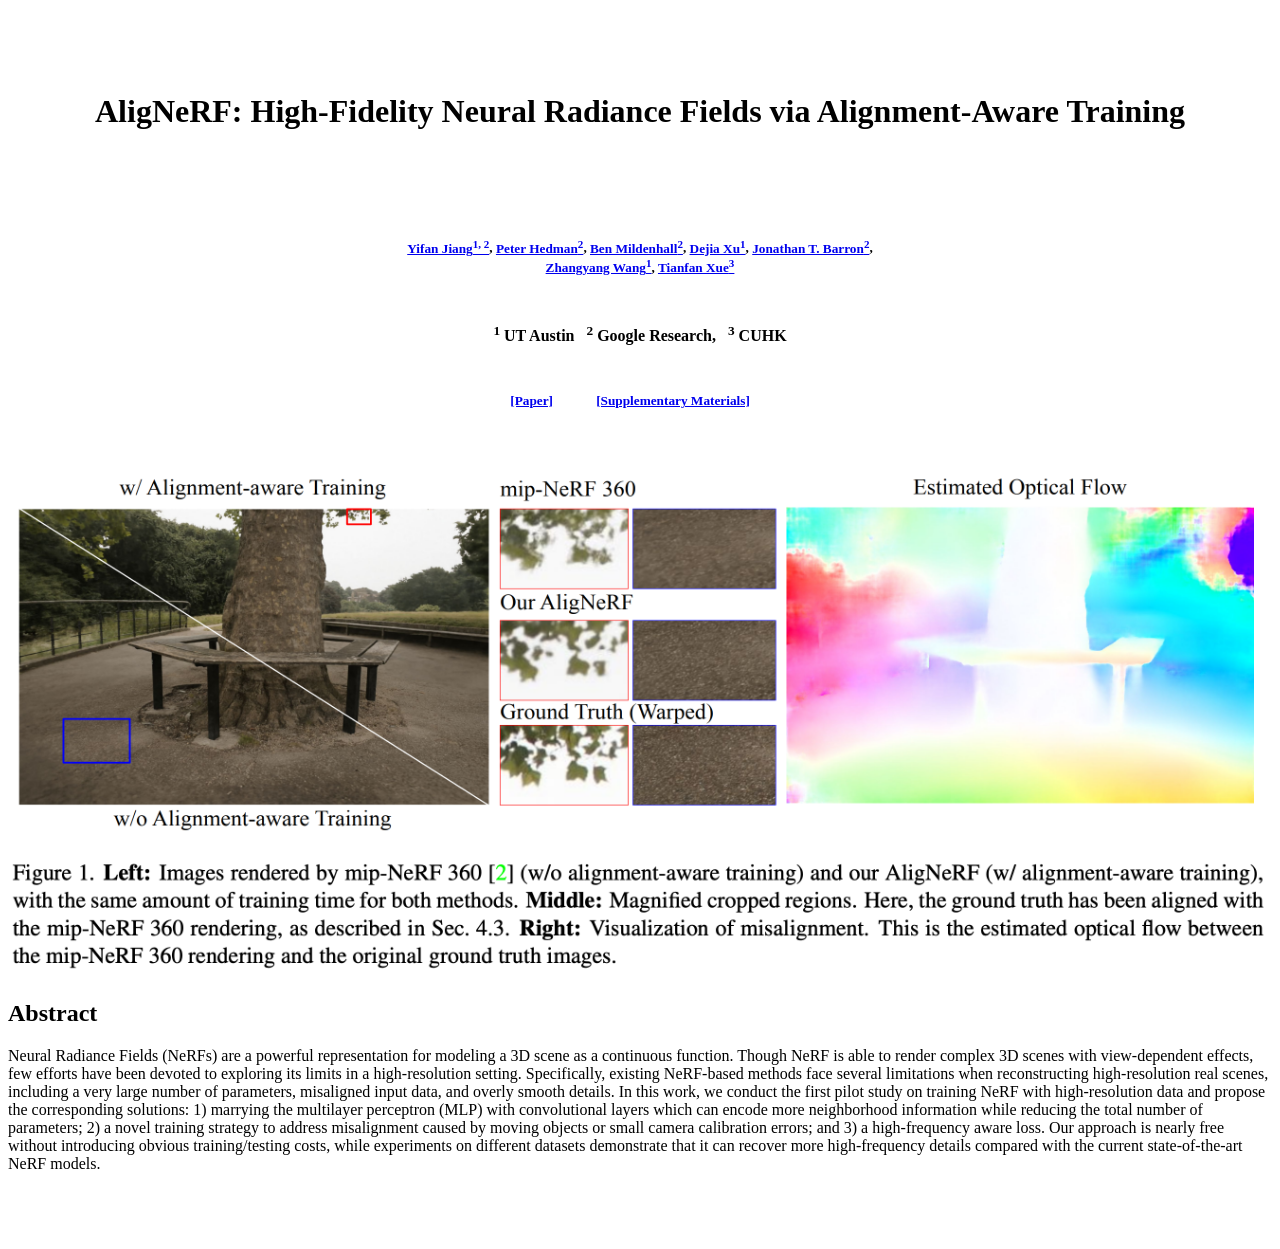
==== alignerf.html @ b3291365 "update" ====
<!DOCTYPE html PUBLIC "-//W3C//DTD XHTML 1.0 Transitional//EN" "http://www.w3.org/TR/xhtml1/DTD/xhtml1-transitional.dtd">
<head>
  <meta http-equiv="Content-Type" content="text/html; charset=UTF-8">

  <title>Malleable Convolution</title>
  <link rel="stylesheet" href="./bootstrap.min.css">
  <link rel="stylesheet" href="./temp.css">
  <link rel="stylesheet" href="./MalleConv_style.css">
  <link href="https://www.google.com/favicon.ico" rel="icon">
</head>

<body data-gr-c-s-loaded="true" data-new-gr-c-s-check-loaded="14.1043.0" data-gr-ext-installed="">

<div class="container">
  <table border="0" align="center">
    <tbody><tr>
      <td width="1500" height="200" align="center" valign="middle">
      <span class="title"><h1>AligNeRF: High-Fidelity Neural Radiance Fields via Alignment-Aware Training</h1></td>
    </tr>
    <tr>
        <td colspan="3" align="center"><h5>
            <a href="https://yifanjiang.net/" target="_blank">Yifan Jiang<sup>1, 2</sup></a>, 
            <a href="https://bartwronski.com/" target="_blank">Peter Hedman<sup>2</sup></a>, 
            <a href="https://bmild.github.io/" target="_blank">Ben Mildenhall<sup>2</sup></a>, 
            <a href="https://ir1d.github.io/" target="_blank">Dejia Xu<sup>1</sup></a>, 
            <a href="https://jonbarron.info/" target="_blank">Jonathan T. Barron<sup>2</sup></a>, 
            <br>
            <a href="https://spark.adobe.com/page/CAdrFMJ9QeI2y/" target="_blank">Zhangyang Wang<sup>1</sup></a>,
            <a href="https://people.csail.mit.edu/tfxue/" target="_blank">Tianfan Xue<sup>3</sup></a>
        </h5></td>
    </tr>
    <tr>
        <td colspan="3" align="center"><h4> <sup>1</sup> UT Austin &nbsp; <sup>2</sup> Google Research, &nbsp;   <sup>3</sup> CUHK </h4> </td>
    </tr>
    <tr>
        <td colspan="3" align="center"><h5> <a href="https://arxiv.org/abs/2211.09682" target="_blank">[Paper]</a> &nbsp;&nbsp;&nbsp;&nbsp;&nbsp;  &nbsp;&nbsp;&nbsp;&nbsp;&nbsp; <a href="https://arxiv.org/abs/2211.09682" target="_blank">[Supplementary Materials]</a> &nbsp;&nbsp;&nbsp;&nbsp;&nbsp; </h5></td>
    </tr>
  </tbody></table>
  <br>
  <p><img src="./assets/alignerf.png" style="margin:auto;max-width:100%" align="middle"></p>
  <div class="text" style="text-align: left;">
      <h2>Abstract</h2>
      <p>Neural Radiance Fields (NeRFs) are a powerful representation for modeling a 3D scene as a continuous function. Though NeRF is able to render complex 3D scenes with view-dependent effects, few efforts have been devoted to exploring its limits in a high-resolution setting. Specifically, existing NeRF-based methods face several limitations when reconstructing high-resolution real scenes, including a very large number of parameters, misaligned input data, and overly smooth details. In this work, we conduct the first pilot study on training NeRF with high-resolution data and propose the corresponding solutions: 1) marrying the multilayer perceptron (MLP) with convolutional layers which can encode more neighborhood information while reducing the total number of parameters; 2) a novel training strategy to address misalignment caused by moving objects or small camera calibration errors; and 3) a high-frequency aware loss. Our approach is nearly free without introducing obvious training/testing costs, while experiments on different datasets demonstrate that it can recover more high-frequency details compared with the current state-of-the-art NeRF models.</p>
  </div>
</div>

<br>

<!-- <div class="container">
  <h2>Main Idea</h2>
    <div class="overview">
    <p>
      Our main goal is to automatically decide which feature maps to compute for each input video in order to classify it correctly with the minimum computation. The intuition behind our proposed method is that there are many similar feature maps along the temporal and channel dimensions. For each video instance, we estimate the ratio of feature maps that need to be fully computed along the temporal dimension and channel dimension. Then, for the other feature maps, <strong>reconstruct them from those pre-computed feature maps using cheap linear operations</strong>.
    </p>

    </div>
</div> -->

<!-- <br> -->
<!-- 
<div class="container">
    <h2>Method</h2>
      <img class="img_responsive" src="./MalleConv/arch_iared.png" alt="Teaser" style="margin:auto;max-width:80%;align=center">
      <div class="pipelines" style="text-align: left;">
        <p>
          Illustration of our IA-RED<sup>2</sup> framework. We divide the transformer into D groups. Each group contains a multi-head interpreter and L combinations of the MSA and FFN. Before input to the MSA and FFN, the patch tokens will be evaluated by the multi-head interpreter to drop some uninformative patches. The multi-head interpreters are optimized by reward considering both the efficiency and accuracy.
        </p>
      </div>
</div>
<br>
<div class="container">
  <h2>Qualitative Results of Interpretability-Aware Heatmaps</h2>
    <img class="img_responsive" src="./MalleConv/qual_heatmap.png" alt="Teaser" style="margin:auto;max-width:100%">
    <div class="pipelines" style="text-align: left;">
      <p>
        Qualitative result of the heatmaps which hightlight the informative region of the input images of <strong>MemNet</strong>, <strong>raw attention</strong> at the second block, and <strong>our method</strong> with DeiT-S model. We find that our method can obviously better interpret the part-level stuff of the objects of interest.
      </p>
    </div>
</div>
<br>
<div class="container">
  <h2>Qualitative Results of Redundancy Reduction</h2>
    <img class="img_responsive" src="./MalleConv/iared_red.png" alt="Teaser" style="margin:auto;max-width:100%">
    <div class="pipelines" style="text-align: left;">
      <p>
        We visualize the hierarchical redundancy reduction process of our method with the DeiT-S model. The number on the upper-left corner of each image indicates the ratio of the remaining patches. From left to right, we can see that the network drops the redundant patches and focuses more on the high-level features of the objects.
      </p>
    </div>
</div>




<br>

<div class="container">
  <h2>Reference</h2>
    <div class="overview">
    <p>
B. Pan and Y. Jiang and R. Panda and Z. Wang and R. Feris and A. Oliva. <strong>IA-RED<sup>2</sup>: Interpretability-Aware Redundancy Reduction for Vision Transformer.</strong> arXiv 2021 <a href="http://people.csail.mit.edu/bpan/ia-red/ia-red_files/ia_bib.txt">[Bibtex]</a>
<br>


</p></div></div><br>

<div class="container">
  <h2>Acknowledgements</h2>
    <div class="overview">
    <p>
      We thank IBM for the donation to MIT of the Satori GPU cluster. This work is supported by the MIT-IBM Watson AI Lab and its member companies, Nexplore and Woodside.
<br> -->


</p></div></div><br>

</body><grammarly-desktop-integration data-grammarly-shadow-root="true"></grammarly-desktop-integration></html>
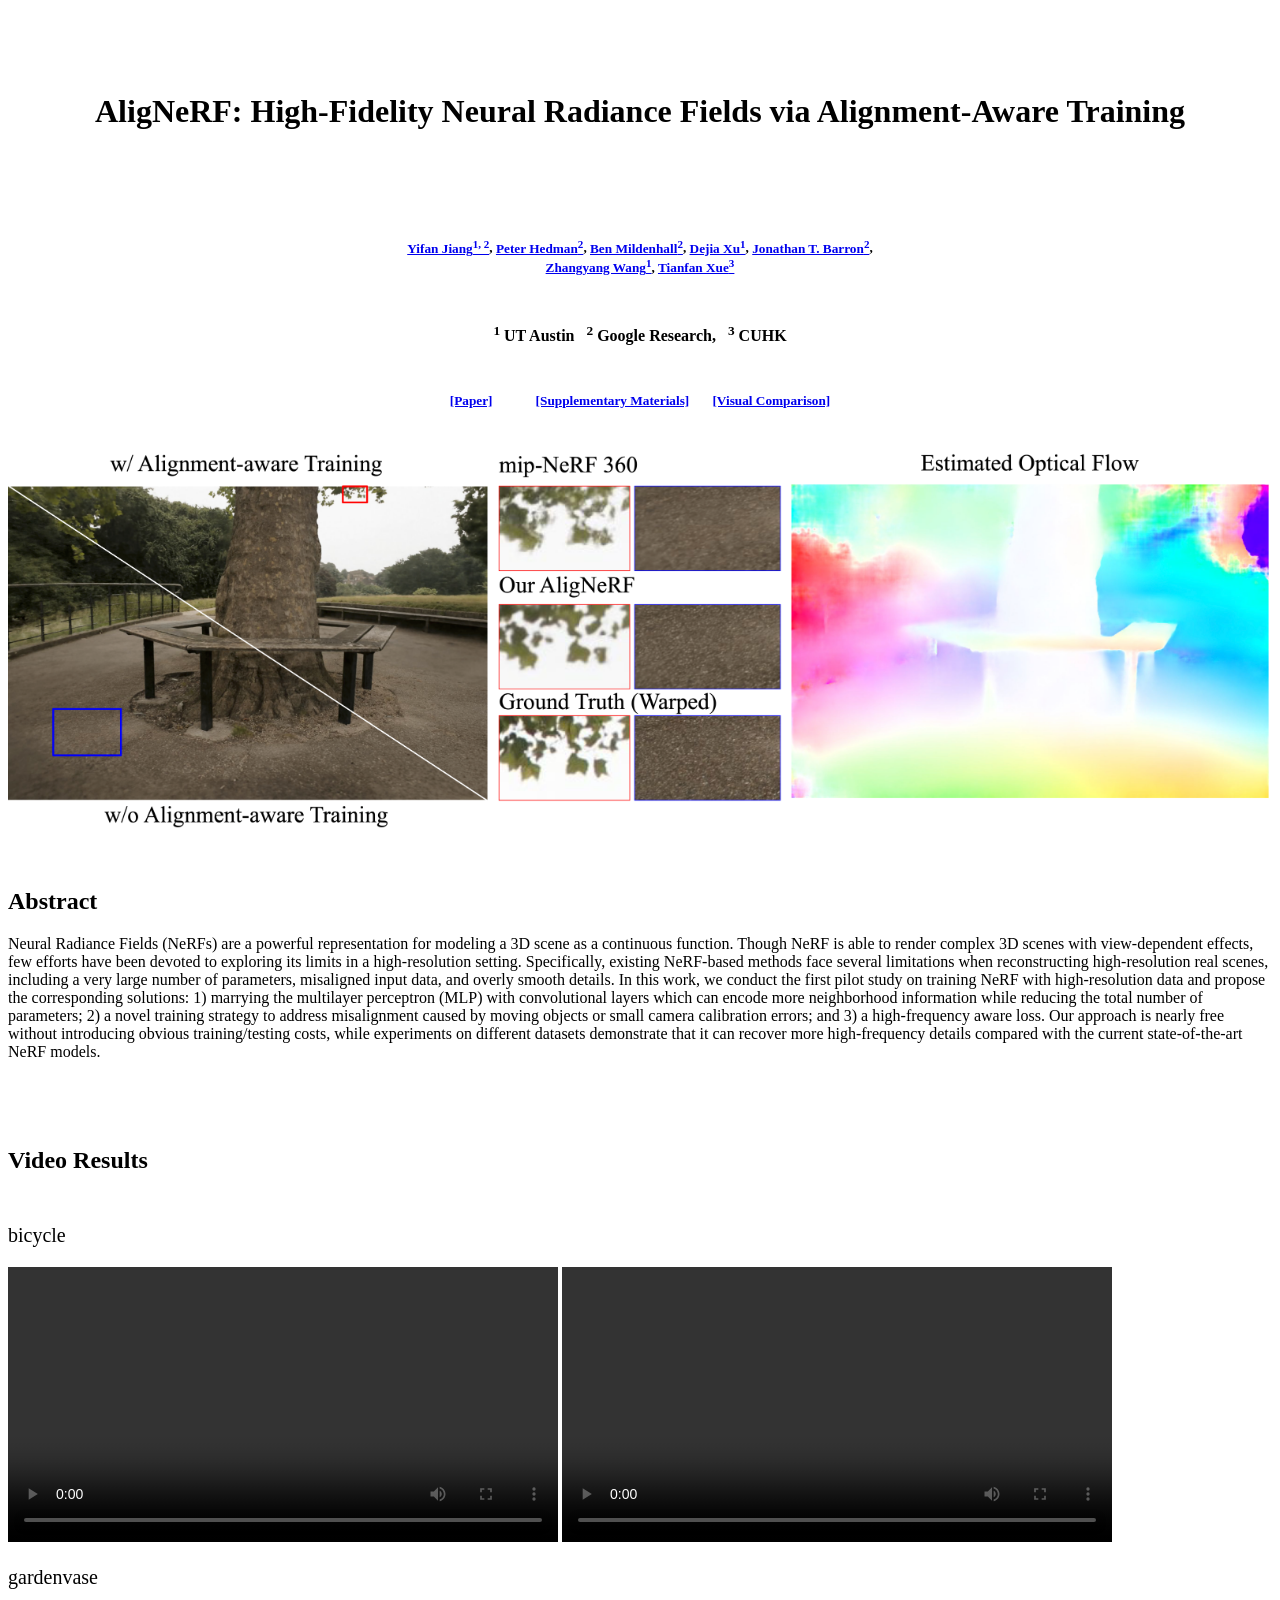
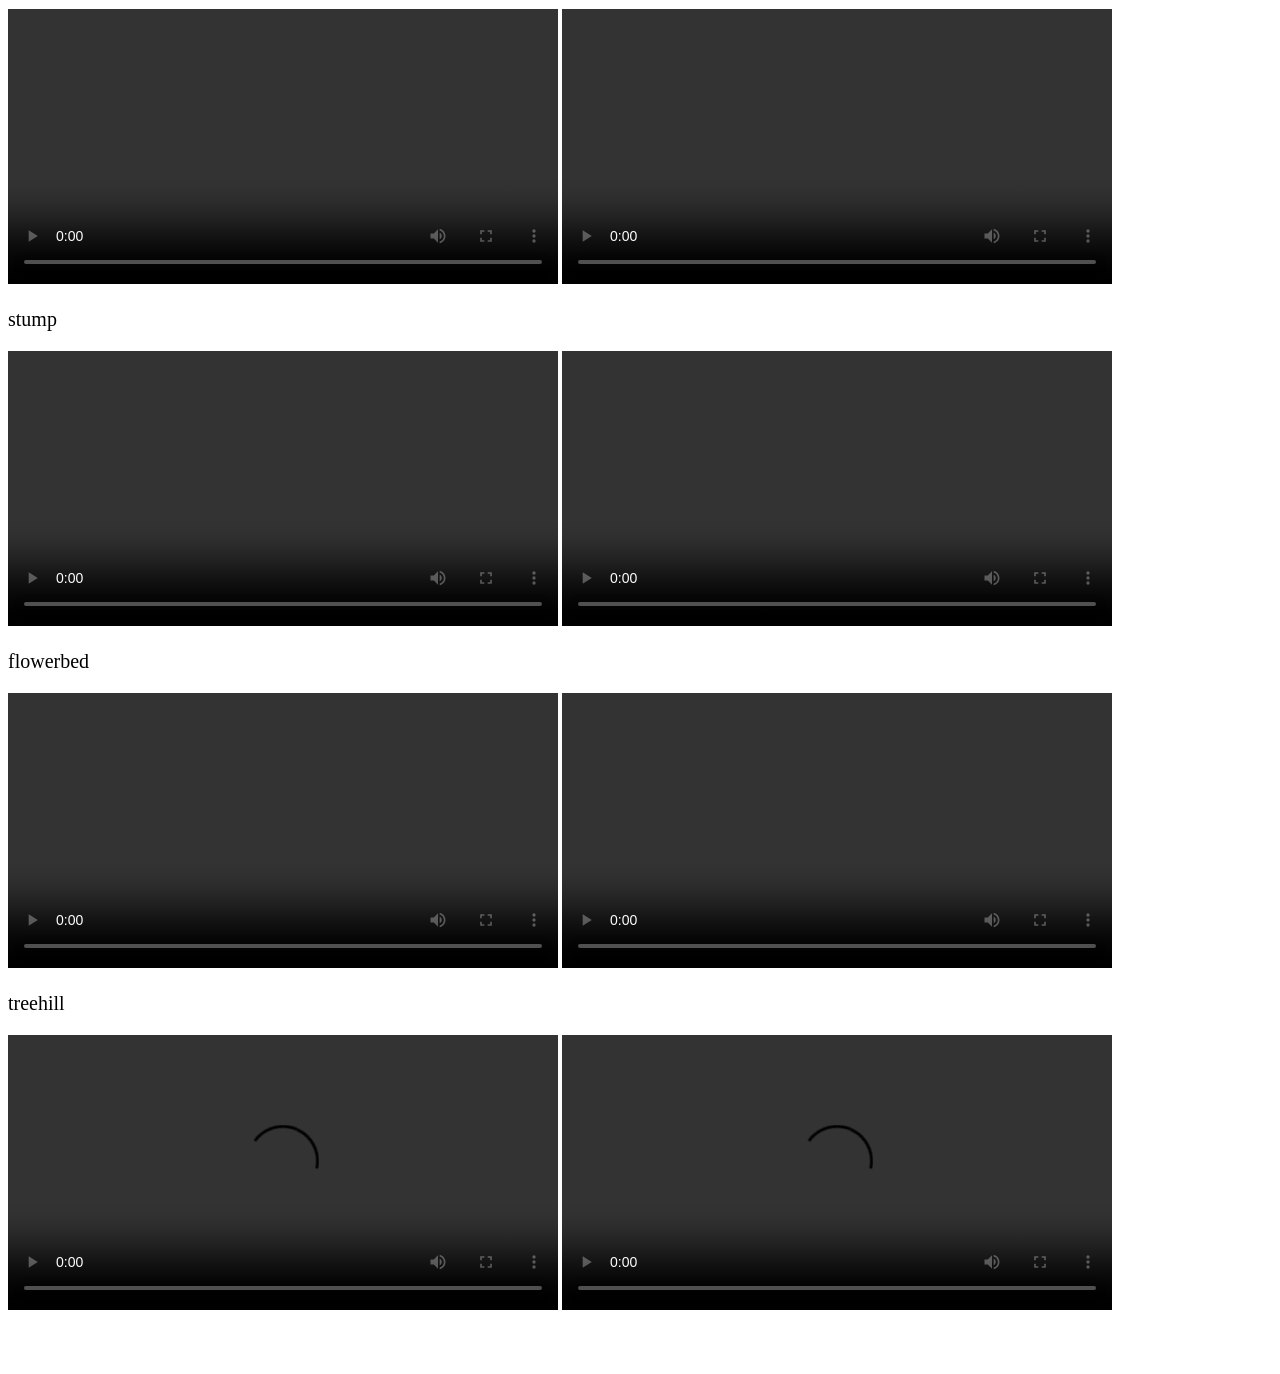
==== commit 68fb171f: "update alignerf page" ====
--- a/alignerf.html
+++ b/alignerf.html
@@ -2,15 +2,62 @@
 <head>
   <meta http-equiv="Content-Type" content="text/html; charset=UTF-8">
 
-  <title>Malleable Convolution</title>
+  <title>AligNeRF</title>
   <link rel="stylesheet" href="./bootstrap.min.css">
   <link rel="stylesheet" href="./temp.css">
   <link rel="stylesheet" href="./MalleConv_style.css">
   <link href="https://www.google.com/favicon.ico" rel="icon">
+  
 </head>
 
+
+
 <body data-gr-c-s-loaded="true" data-new-gr-c-s-check-loaded="14.1043.0" data-gr-ext-installed="">
-
+  <style>
+    #overlayText {
+      position: absolute;
+      top: 30%;
+      left: 20%;
+      z-index: 1;
+    }
+  
+    #topText {
+      color: black;
+      font-size: 20px;
+      align-self: center;
+    }
+  
+    .clear {
+      clear: both;
+    }
+
+    #video {
+        width: 100%;
+        height: auto;
+        margin: auto;
+      }
+  
+  
+    @media (max-width:767px) {
+      #wrapper_1 {
+        width: 100%;
+        height: auto;
+      }
+  
+      #home1 {
+        width: 100%;
+        height: auto;
+        float: none;
+      }
+  
+      #home2 {
+        width: 100%;
+        height: auto;
+        float: none;
+      }
+    }
+  </style>
+  
 <div class="container">
   <table border="0" align="center">
     <tbody><tr>
@@ -33,17 +80,91 @@
         <td colspan="3" align="center"><h4> <sup>1</sup> UT Austin &nbsp; <sup>2</sup> Google Research, &nbsp;   <sup>3</sup> CUHK </h4> </td>
     </tr>
     <tr>
-        <td colspan="3" align="center"><h5> <a href="https://arxiv.org/abs/2211.09682" target="_blank">[Paper]</a> &nbsp;&nbsp;&nbsp;&nbsp;&nbsp;  &nbsp;&nbsp;&nbsp;&nbsp;&nbsp; <a href="https://arxiv.org/abs/2211.09682" target="_blank">[Supplementary Materials]</a> &nbsp;&nbsp;&nbsp;&nbsp;&nbsp; </h5></td>
+        <td colspan="3" align="center"><h5> <a href="https://arxiv.org/abs/2211.09682" target="_blank">[Paper]</a> &nbsp;&nbsp;&nbsp;&nbsp;&nbsp;  &nbsp;&nbsp;&nbsp;&nbsp;&nbsp; <a href="https://arxiv.org/abs/2211.09682" target="_blank">[Supplementary Materials]</a> &nbsp;&nbsp;&nbsp;&nbsp;&nbsp; <a href="https://yifanjiang19.github.io/alignerf/demo/compare.html" target="_blank">[Visual Comparison]</a></h5></td>
     </tr>
   </tbody></table>
   <br>
-  <p><img src="./assets/alignerf.png" style="margin:auto;max-width:100%" align="middle"></p>
+  <div> 
+    <img class="figure" src="./alignerf/teaser.png" style="margin:auto;max-width:100%" align="middle">
+  </div>
+  <br>
+  <br>
   <div class="text" style="text-align: left;">
       <h2>Abstract</h2>
       <p>Neural Radiance Fields (NeRFs) are a powerful representation for modeling a 3D scene as a continuous function. Though NeRF is able to render complex 3D scenes with view-dependent effects, few efforts have been devoted to exploring its limits in a high-resolution setting. Specifically, existing NeRF-based methods face several limitations when reconstructing high-resolution real scenes, including a very large number of parameters, misaligned input data, and overly smooth details. In this work, we conduct the first pilot study on training NeRF with high-resolution data and propose the corresponding solutions: 1) marrying the multilayer perceptron (MLP) with convolutional layers which can encode more neighborhood information while reducing the total number of parameters; 2) a novel training strategy to address misalignment caused by moving objects or small camera calibration errors; and 3) a high-frequency aware loss. Our approach is nearly free without introducing obvious training/testing costs, while experiments on different datasets demonstrate that it can recover more high-frequency details compared with the current state-of-the-art NeRF models.</p>
   </div>
-</div>
-
+  <div class="text" style="text-align: left; padding-top: 50px;">
+    <h2>Video Results</h2>
+  </div>
+</div>
+
+<div class="container">
+  <div class="overlayText" style="margin-top: 50px;">
+    <p id="topText">bicycle</p>
+  </div>
+  <div class="video">
+  <video controls autoplay id="home1" width="550" controls="controls">
+    <source type="video/mp4" src="./alignerf/videos/bicycle/rgb.mp4" />
+  </video>
+  <video controls autoplay id="home2" width="550" controls="controls">
+    <source type="video/mp4" src="./alignerf/videos/bicycle/distance_median.mp4" />
+  </video>
+</div>
+  <div class="clear"></div>
+
+</div>
+<!-- <hr> -->
+<div class="container">
+  <div class="overlayText">
+    <p id="topText">gardenvase</p>
+  </div>
+  <video controls autoplay id="home1" width="550" controls="controls">
+    <source type="video/mp4" src="./alignerf/videos/gardenvase/rgb.mp4" />
+  </video>
+  <video controls autoplay id="home2" width="550" controls="controls">
+    <source type="video/mp4" src="./alignerf/videos/gardenvase/distance_median.mp4" />
+  </video>
+  <div class="clear"></div>
+</div>
+<div class="container">
+  <div class="overlayText">
+    <p id="topText">stump</p>
+  </div>
+  <video controls autoplay id="home1" width="550" controls="controls">
+    <source type="video/mp4" src="./alignerf/videos/stump/rgb.mp4" />
+  </video>
+  <video controls autoplay id="home2" width="550" controls="controls">
+    <source type="video/mp4" src="./alignerf/videos/stump/distance_median.mp4" />
+  </video>
+  <div class="clear"></div>
+</div>
+
+<div class="container">
+  <div class="overlayText">
+    <p id="topText">flowerbed</p>
+  </div>
+  <video controls autoplay id="home1" width="550" controls="controls">
+    <source type="video/mp4" src="./alignerf/videos/flowerbed/rgb.mp4" />
+  </video>
+  <video controls autoplay id="home2" width="550" controls="controls">
+    <source type="video/mp4" src="./alignerf/videos/flowerbed/distance_median.mp4" />
+  </video>
+  <div class="clear"></div>
+</div>
+
+<div class="container">
+  <div class="overlayText">
+    <p id="topText">treehill</p>
+  </div>
+  <video controls autoplay id="home1" width="550" controls="controls">
+    <source type="video/mp4" src="./alignerf/videos/treehill/rgb.mp4" />
+  </video>
+  <video controls autoplay id="home2" width="550" controls="controls">
+    <source type="video/mp4" src="./alignerf/videos/treehill/distance_median.mp4" />
+  </video>
+  <div class="clear"></div>
+</div>
+</div>
 <br>
 
 <!-- <div class="container">
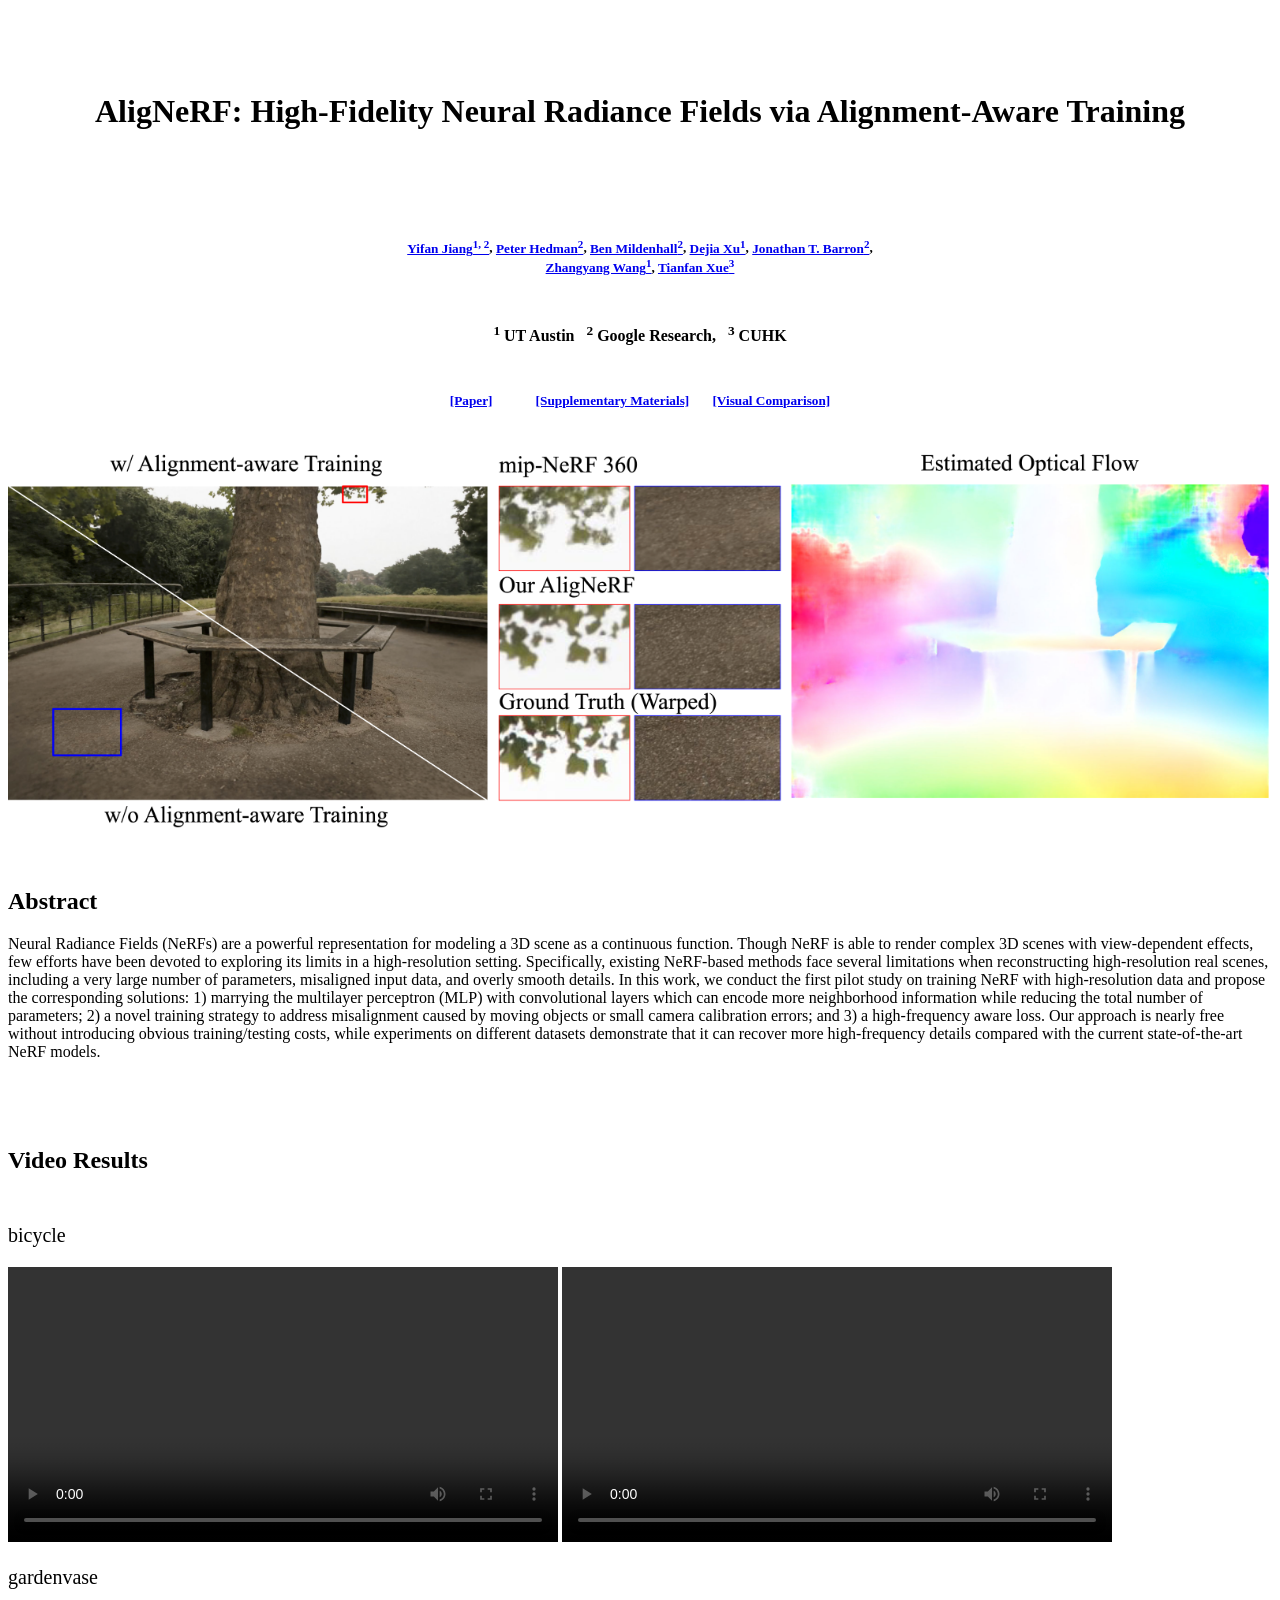
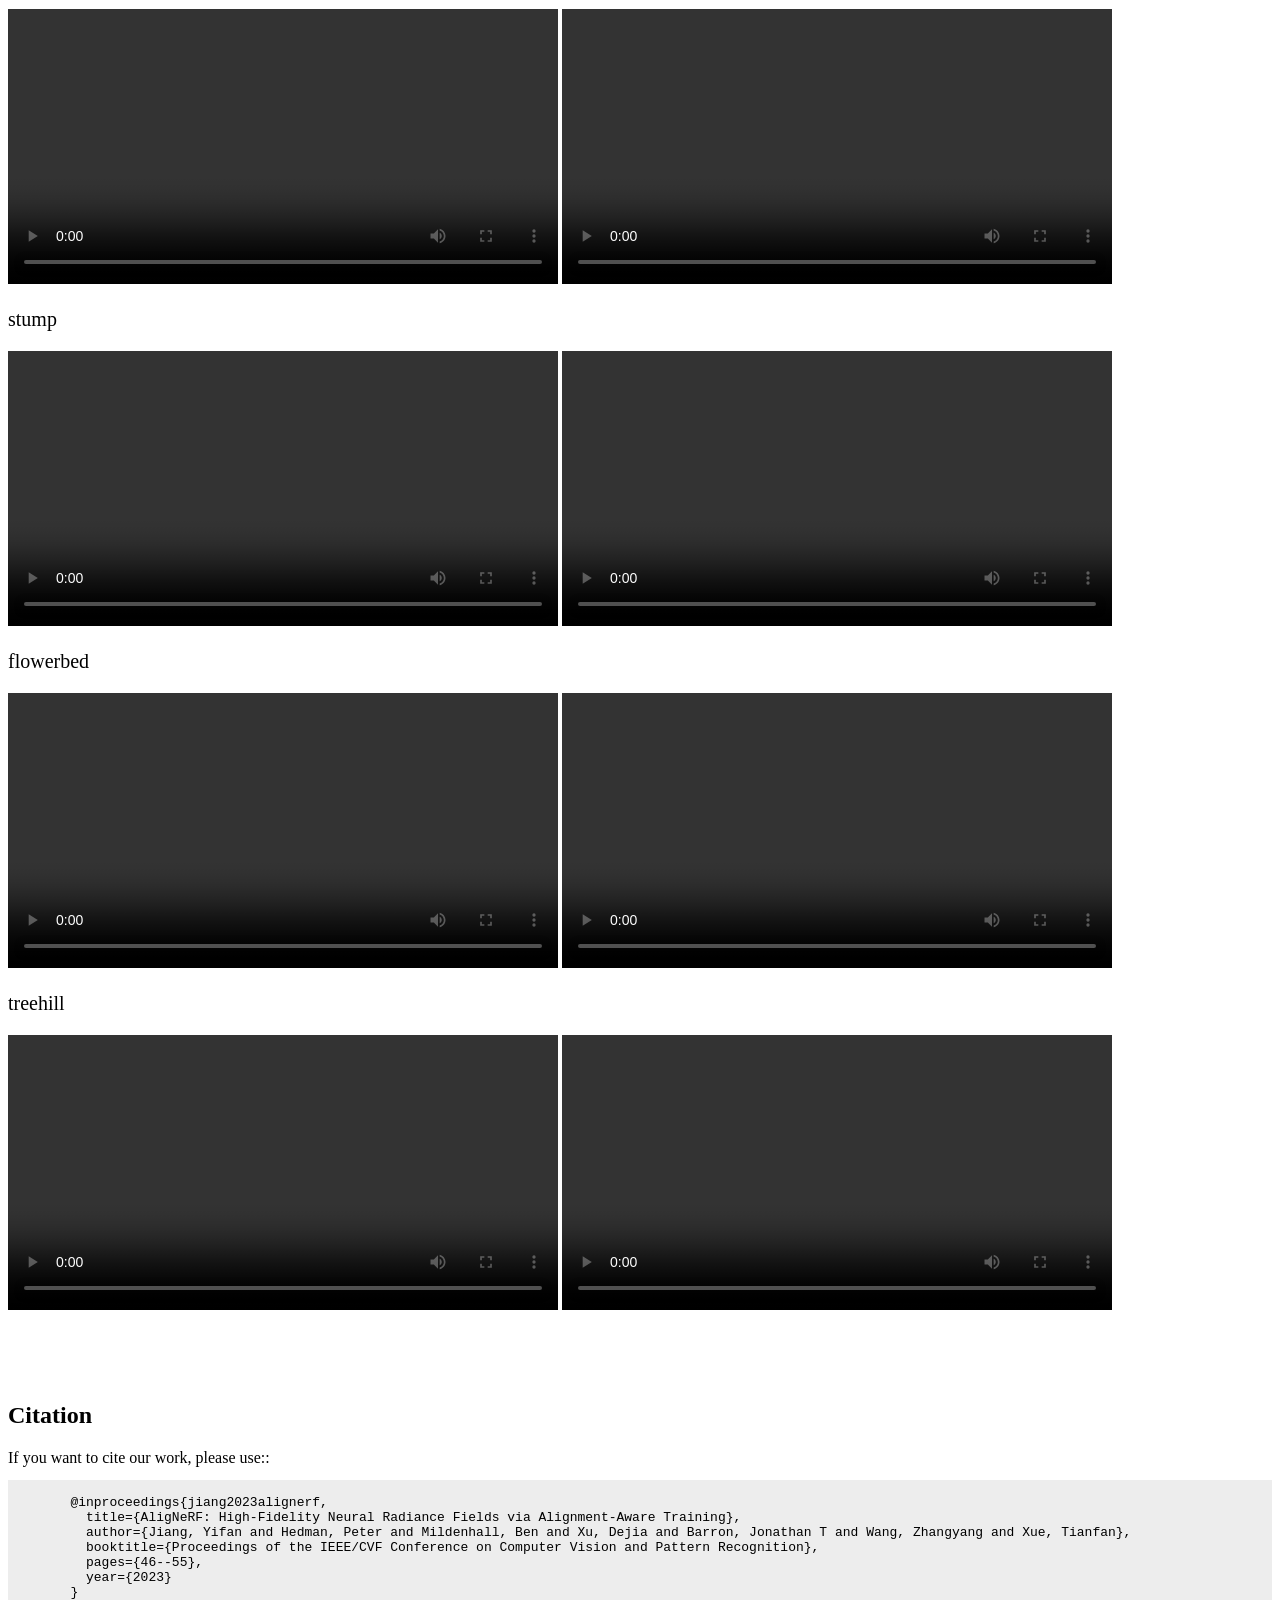
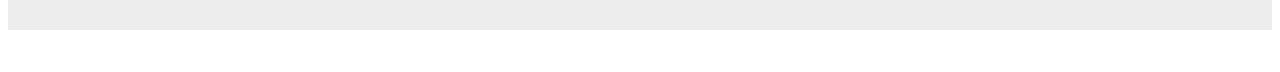
==== commit 640c5135: "update alignerf page" ====
--- a/alignerf.html
+++ b/alignerf.html
@@ -167,6 +167,24 @@
 </div>
 <br>
 
+<div class="container" style="padding-top: 50px;">
+  <h2>Citation</h2>
+  <div>
+    If you want to cite our work, please use::
+    <pre style="background-color: rgb(237, 237, 237);">
+      <code>
+        @inproceedings{jiang2023alignerf,
+          title={AligNeRF: High-Fidelity Neural Radiance Fields via Alignment-Aware Training},
+          author={Jiang, Yifan and Hedman, Peter and Mildenhall, Ben and Xu, Dejia and Barron, Jonathan T and Wang, Zhangyang and Xue, Tianfan},
+          booktitle={Proceedings of the IEEE/CVF Conference on Computer Vision and Pattern Recognition},
+          pages={46--55},
+          year={2023}
+        }
+      </code>
+    </pre>
+  </div>
+</div>
+
 <!-- <div class="container">
   <h2>Main Idea</h2>
     <div class="overview">
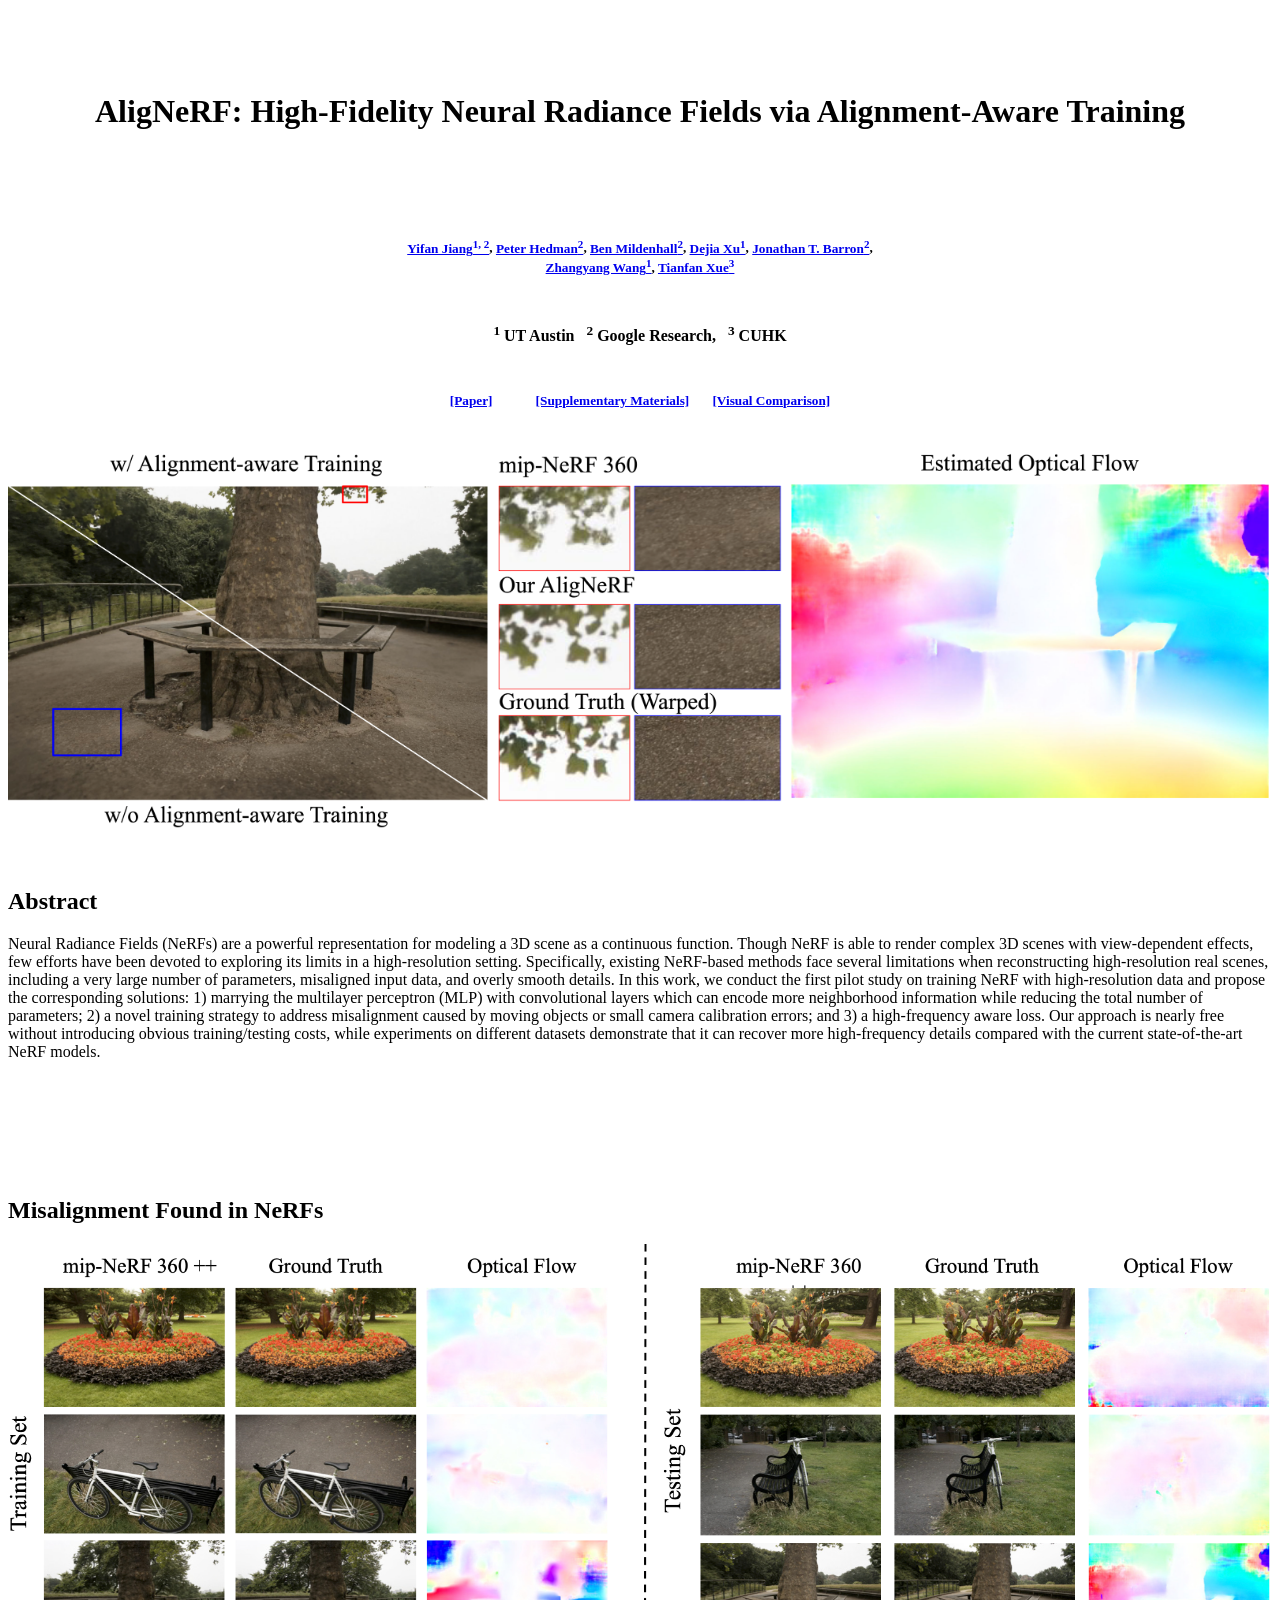
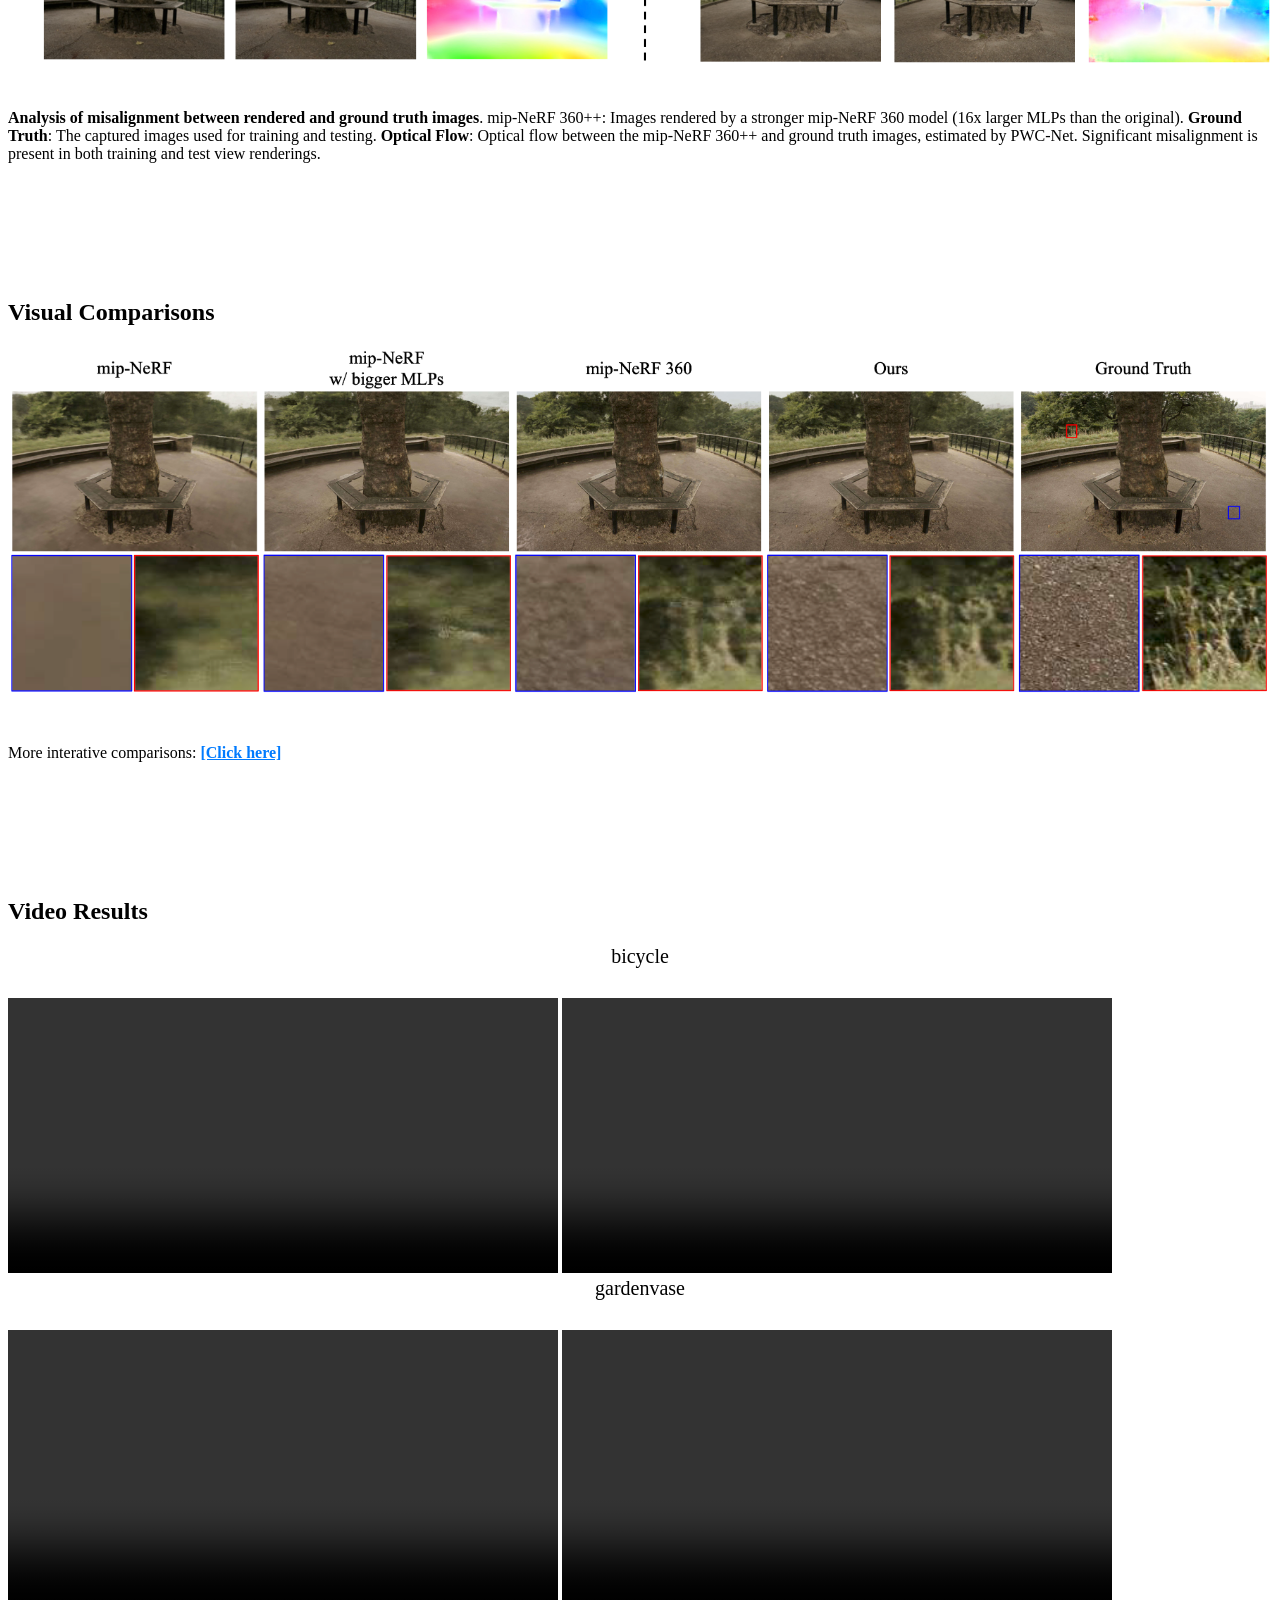
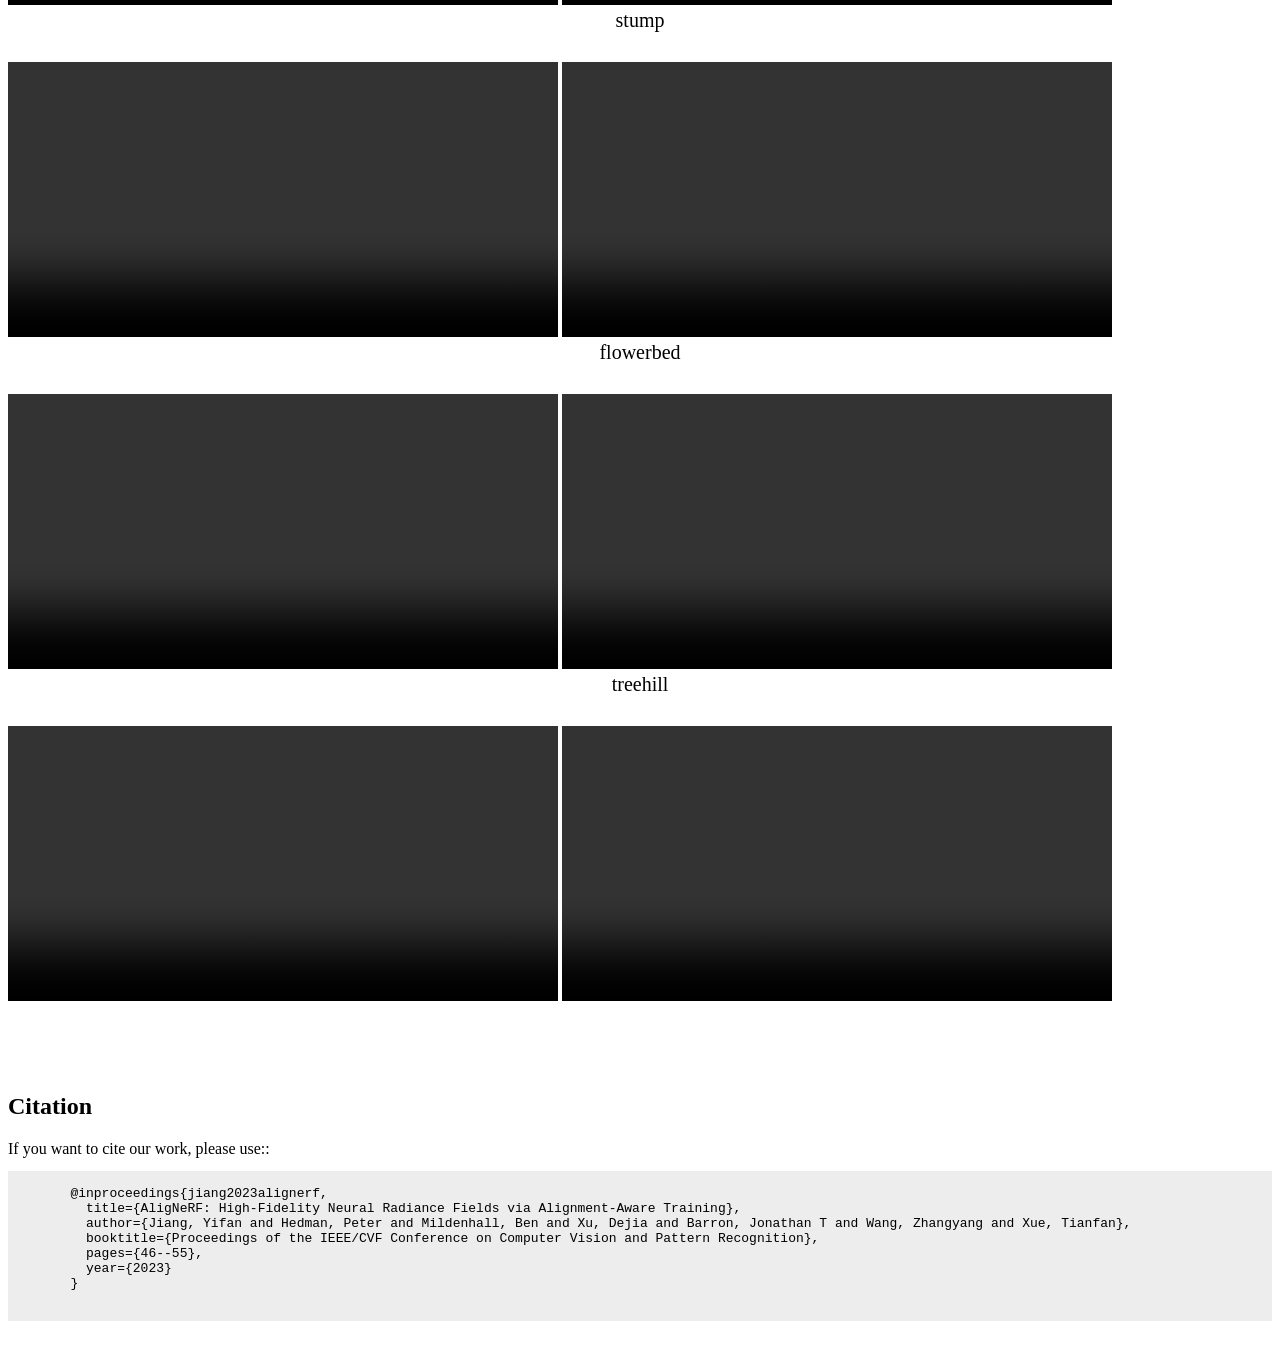
==== commit 0f017b2d: "update alignerf page" ====
--- a/alignerf.html
+++ b/alignerf.html
@@ -24,7 +24,9 @@
     #topText {
       color: black;
       font-size: 20px;
-      align-self: center;
+      margin: auto;
+      text-align: center;
+      margin-bottom: 30px;
     }
   
     .clear {
@@ -93,13 +95,26 @@
       <h2>Abstract</h2>
       <p>Neural Radiance Fields (NeRFs) are a powerful representation for modeling a 3D scene as a continuous function. Though NeRF is able to render complex 3D scenes with view-dependent effects, few efforts have been devoted to exploring its limits in a high-resolution setting. Specifically, existing NeRF-based methods face several limitations when reconstructing high-resolution real scenes, including a very large number of parameters, misaligned input data, and overly smooth details. In this work, we conduct the first pilot study on training NeRF with high-resolution data and propose the corresponding solutions: 1) marrying the multilayer perceptron (MLP) with convolutional layers which can encode more neighborhood information while reducing the total number of parameters; 2) a novel training strategy to address misalignment caused by moving objects or small camera calibration errors; and 3) a high-frequency aware loss. Our approach is nearly free without introducing obvious training/testing costs, while experiments on different datasets demonstrate that it can recover more high-frequency details compared with the current state-of-the-art NeRF models.</p>
   </div>
-  <div class="text" style="text-align: left; padding-top: 50px;">
+
+  <div class="text" style="text-align: left; padding-top: 100px;">
+    <h2>Misalignment Found in NeRFs</h2>
+    <img class="figure" src="./alignerf/nerf_flow.png" style="margin:auto; max-width:100%; padding-bottom: 30px;" align="middle">
+    <p><b>Analysis of misalignment between rendered and ground truth images</b>. mip-NeRF 360++: Images rendered by a stronger mip-NeRF 360 model (16x larger MLPs than the original). <b>Ground Truth</b>: The captured images used for training and testing. <b>Optical Flow</b>: Optical flow between the mip-NeRF 360++ and ground truth images, estimated by PWC-Net. Significant misalignment is present in both training and test view renderings.</p>
+  </div>
+
+  <div class="text" style="text-align: left; padding-top: 100px;">
+    <h2>Visual Comparisons</h2>
+    <img class="figure" src="./alignerf/comparison.png" style="margin:auto; max-width:100%; padding-bottom: 30px;" align="middle">
+    <p>More interative comparisons: <a href="https://yifanjiang19.github.io/alignerf/demo/compare.html" style='color: #007bff;'><b>[Click here]</b></a></p>
+  </div>
+
+  <div class="text" style="text-align: left; padding-top: 100px; padding-bottom: -50px;">
     <h2>Video Results</h2>
   </div>
 </div>
 
 <div class="container">
-  <div class="overlayText" style="margin-top: 50px;">
+  <div class="overlayText">
     <p id="topText">bicycle</p>
   </div>
   <div class="video">
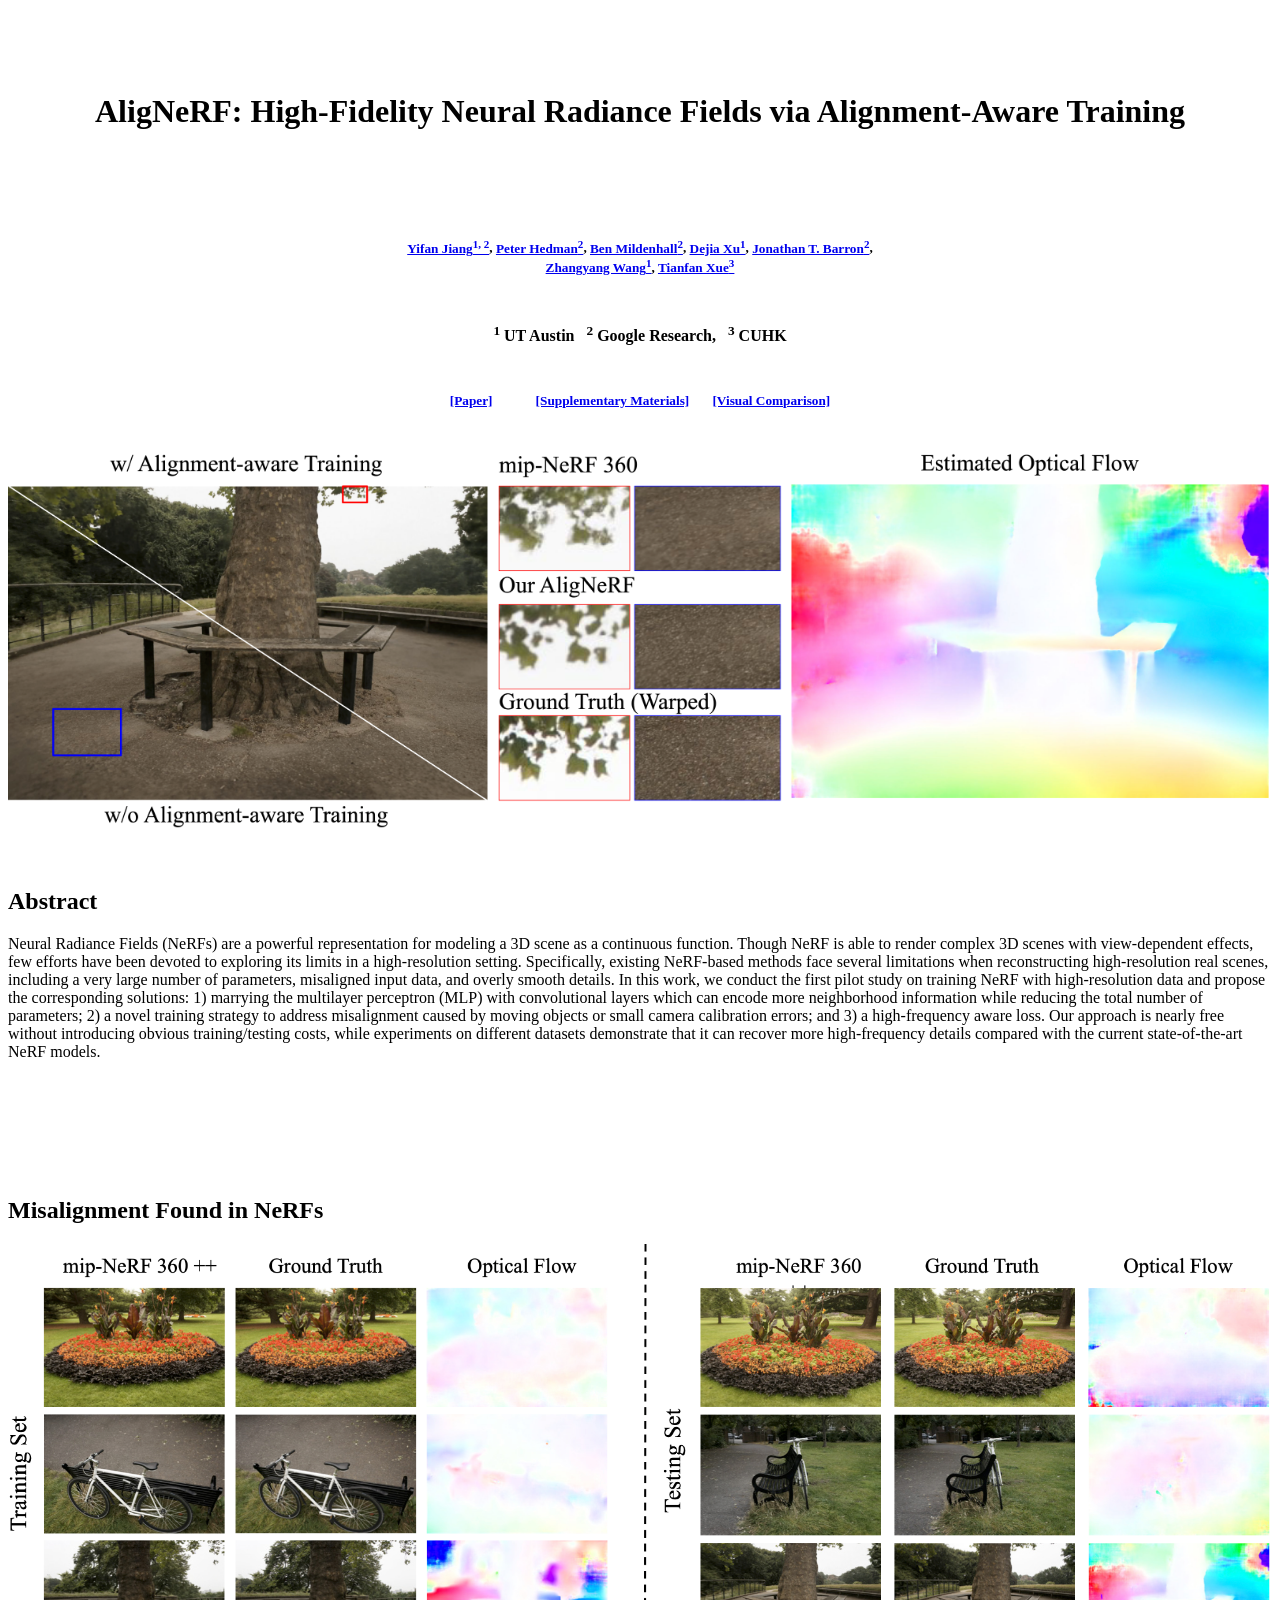
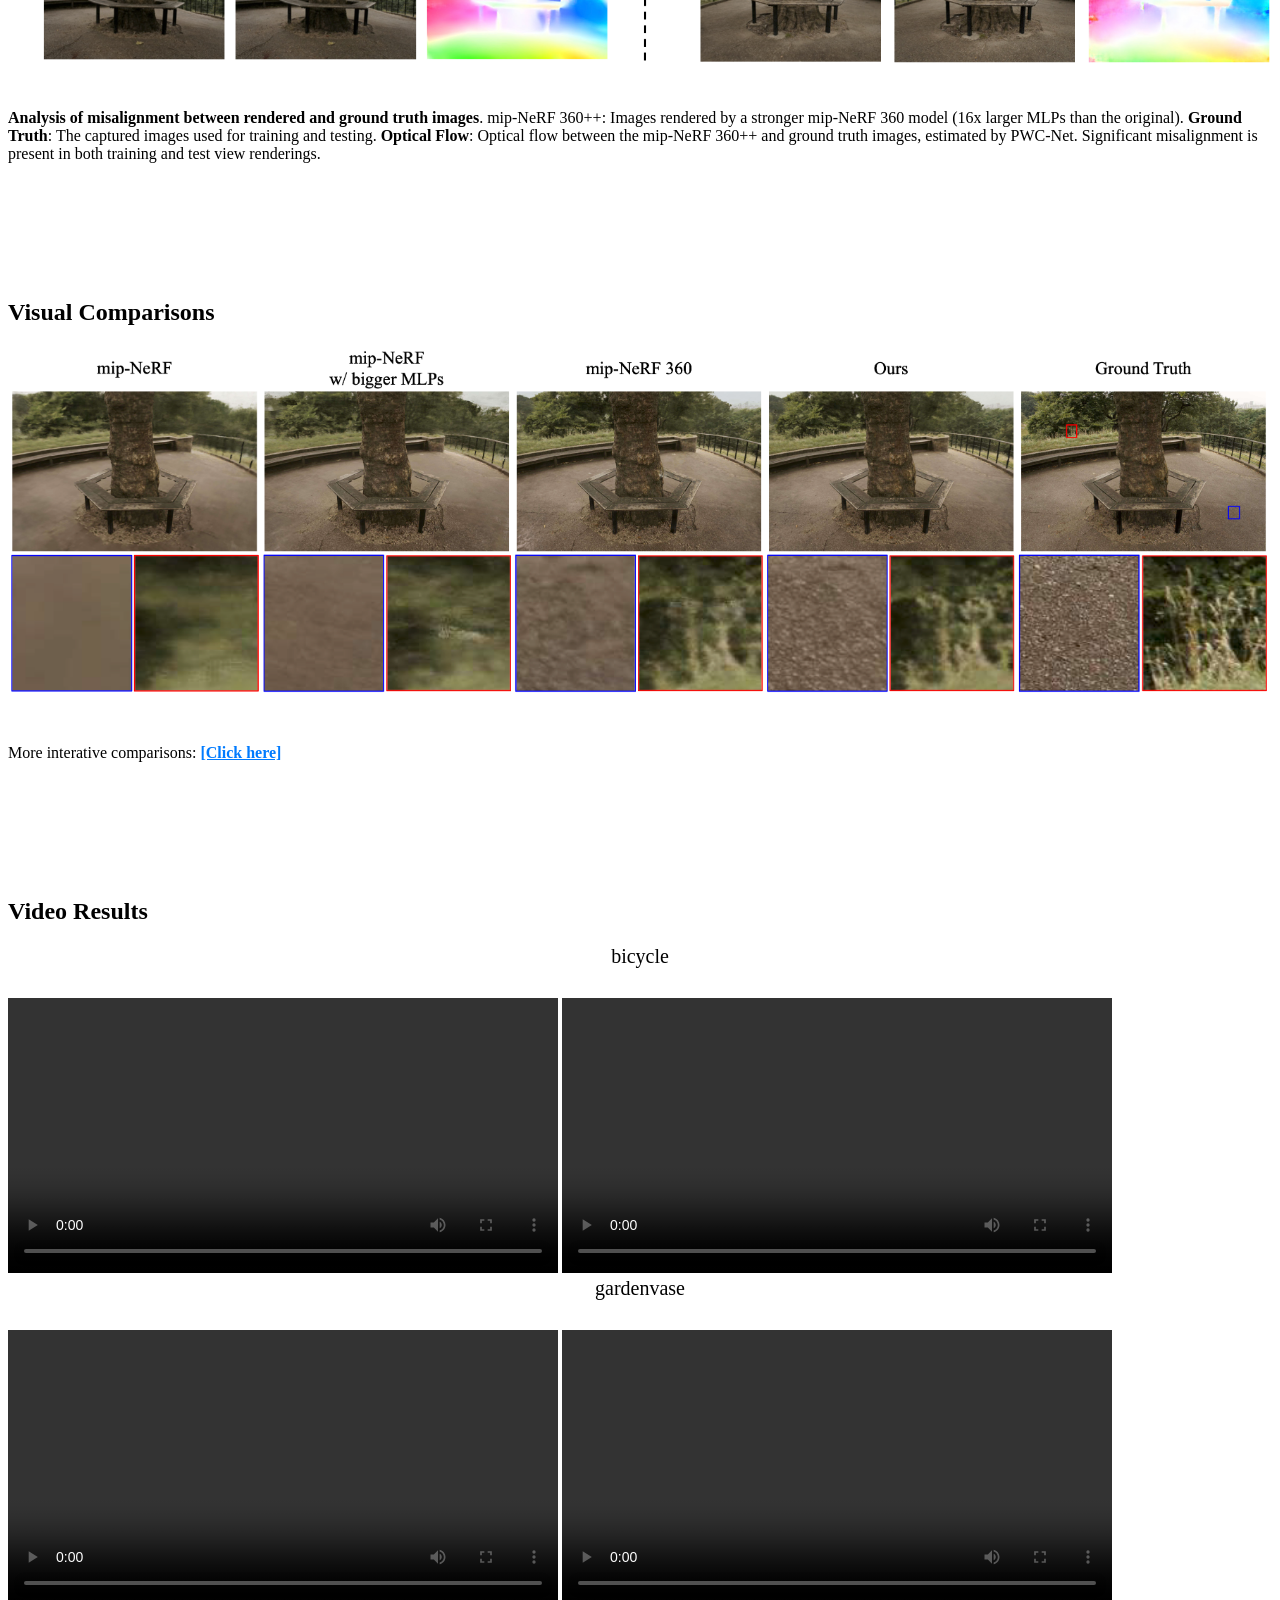
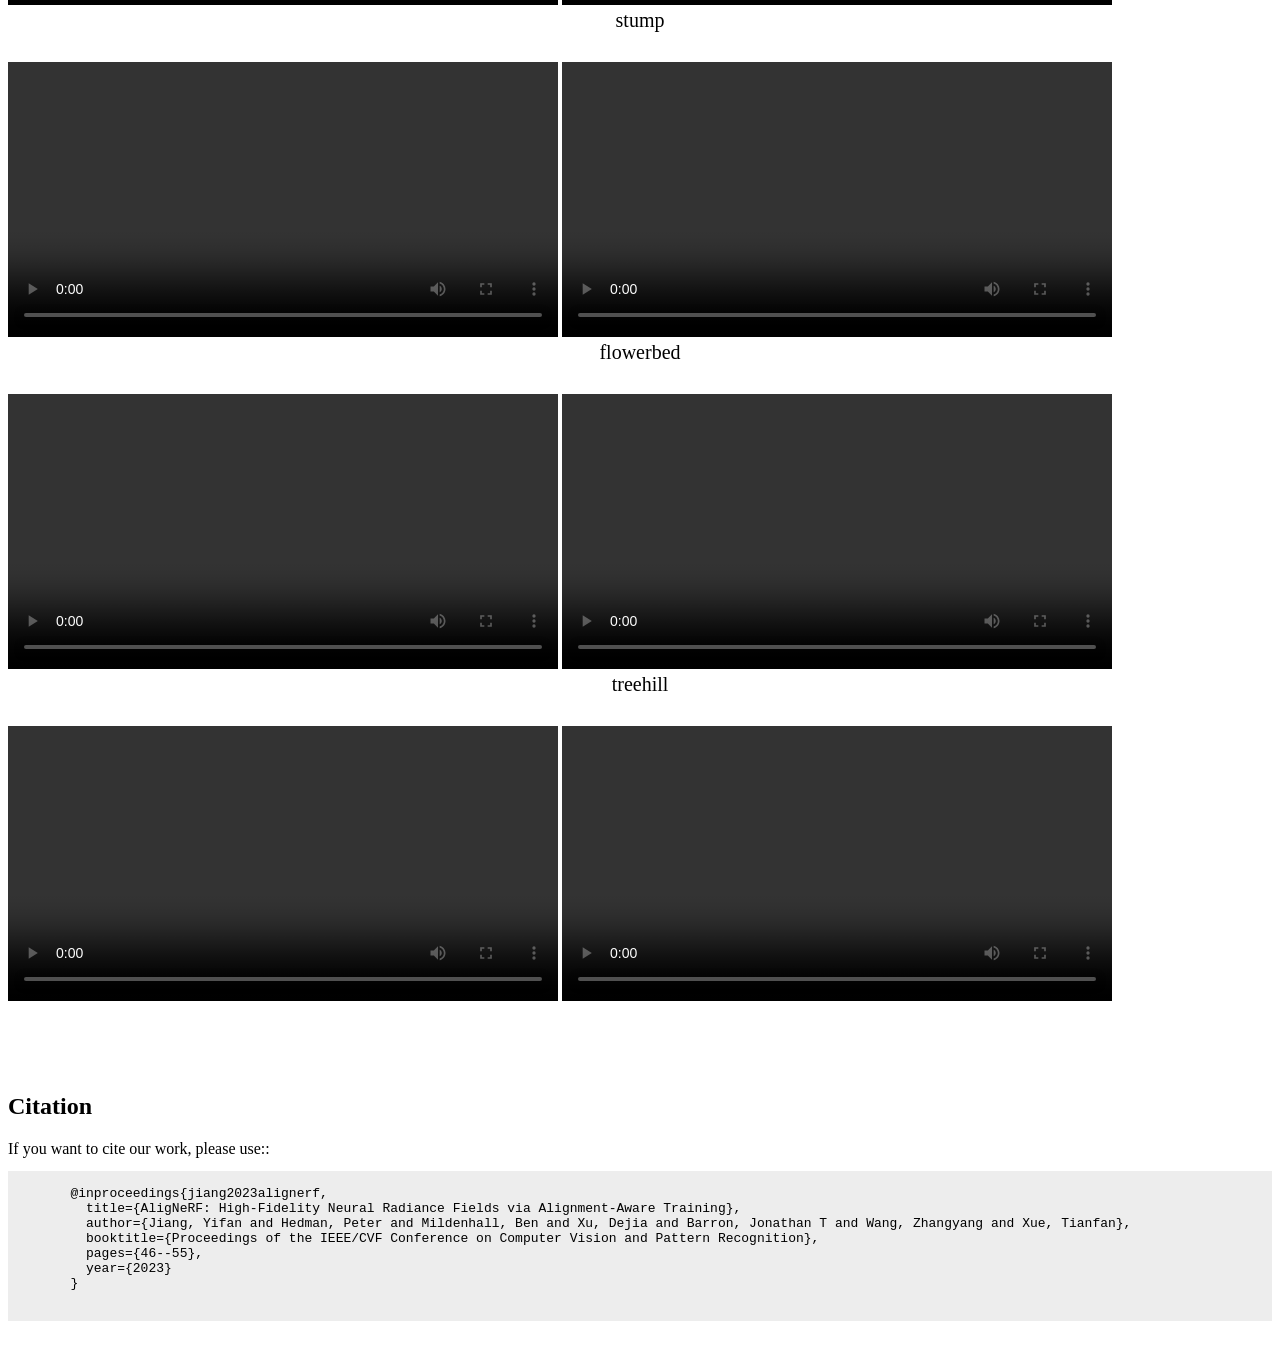
==== commit 4bb29d96: "update alignerf page" ====
--- a/alignerf.html
+++ b/alignerf.html
@@ -82,7 +82,7 @@
         <td colspan="3" align="center"><h4> <sup>1</sup> UT Austin &nbsp; <sup>2</sup> Google Research, &nbsp;   <sup>3</sup> CUHK </h4> </td>
     </tr>
     <tr>
-        <td colspan="3" align="center"><h5> <a href="https://arxiv.org/abs/2211.09682" target="_blank">[Paper]</a> &nbsp;&nbsp;&nbsp;&nbsp;&nbsp;  &nbsp;&nbsp;&nbsp;&nbsp;&nbsp; <a href="https://arxiv.org/abs/2211.09682" target="_blank">[Supplementary Materials]</a> &nbsp;&nbsp;&nbsp;&nbsp;&nbsp; <a href="https://yifanjiang19.github.io/alignerf/demo/compare.html" target="_blank">[Visual Comparison]</a></h5></td>
+        <td colspan="3" align="center"><h5> <a href="https://arxiv.org/abs/2211.09682" target="_blank">[Paper]</a> &nbsp;&nbsp;&nbsp;&nbsp;&nbsp;  &nbsp;&nbsp;&nbsp;&nbsp;&nbsp; <a href="./alignerf/supp_alignerf.pdf" target="_blank">[Supplementary Materials]</a> &nbsp;&nbsp;&nbsp;&nbsp;&nbsp; <a href="https://yifanjiang19.github.io/alignerf/demo/compare.html" target="_blank">[Visual Comparison]</a></h5></td>
     </tr>
   </tbody></table>
   <br>
@@ -118,10 +118,10 @@
     <p id="topText">bicycle</p>
   </div>
   <div class="video">
-  <video controls autoplay id="home1" width="550" controls="controls">
+  <video controlsid="home1" width="550" controls="controls">
     <source type="video/mp4" src="./alignerf/videos/bicycle/rgb.mp4" />
   </video>
-  <video controls autoplay id="home2" width="550" controls="controls">
+  <video controlsid="home2" width="550" controls="controls">
     <source type="video/mp4" src="./alignerf/videos/bicycle/distance_median.mp4" />
   </video>
 </div>
@@ -133,10 +133,10 @@
   <div class="overlayText">
     <p id="topText">gardenvase</p>
   </div>
-  <video controls autoplay id="home1" width="550" controls="controls">
+  <video controlsid="home1" width="550" controls="controls">
     <source type="video/mp4" src="./alignerf/videos/gardenvase/rgb.mp4" />
   </video>
-  <video controls autoplay id="home2" width="550" controls="controls">
+  <video controlsid="home2" width="550" controls="controls">
     <source type="video/mp4" src="./alignerf/videos/gardenvase/distance_median.mp4" />
   </video>
   <div class="clear"></div>
@@ -145,10 +145,10 @@
   <div class="overlayText">
     <p id="topText">stump</p>
   </div>
-  <video controls autoplay id="home1" width="550" controls="controls">
+  <video controlsid="home1" width="550" controls="controls">
     <source type="video/mp4" src="./alignerf/videos/stump/rgb.mp4" />
   </video>
-  <video controls autoplay id="home2" width="550" controls="controls">
+  <video controlsid="home2" width="550" controls="controls">
     <source type="video/mp4" src="./alignerf/videos/stump/distance_median.mp4" />
   </video>
   <div class="clear"></div>
@@ -158,10 +158,10 @@
   <div class="overlayText">
     <p id="topText">flowerbed</p>
   </div>
-  <video controls autoplay id="home1" width="550" controls="controls">
+  <video controlsid="home1" width="550" controls="controls">
     <source type="video/mp4" src="./alignerf/videos/flowerbed/rgb.mp4" />
   </video>
-  <video controls autoplay id="home2" width="550" controls="controls">
+  <video controlsid="home2" width="550" controls="controls">
     <source type="video/mp4" src="./alignerf/videos/flowerbed/distance_median.mp4" />
   </video>
   <div class="clear"></div>
@@ -171,10 +171,10 @@
   <div class="overlayText">
     <p id="topText">treehill</p>
   </div>
-  <video controls autoplay id="home1" width="550" controls="controls">
+  <video controlsid="home1" width="550" controls="controls">
     <source type="video/mp4" src="./alignerf/videos/treehill/rgb.mp4" />
   </video>
-  <video controls autoplay id="home2" width="550" controls="controls">
+  <video controlsid="home2" width="550" controls="controls">
     <source type="video/mp4" src="./alignerf/videos/treehill/distance_median.mp4" />
   </video>
   <div class="clear"></div>
